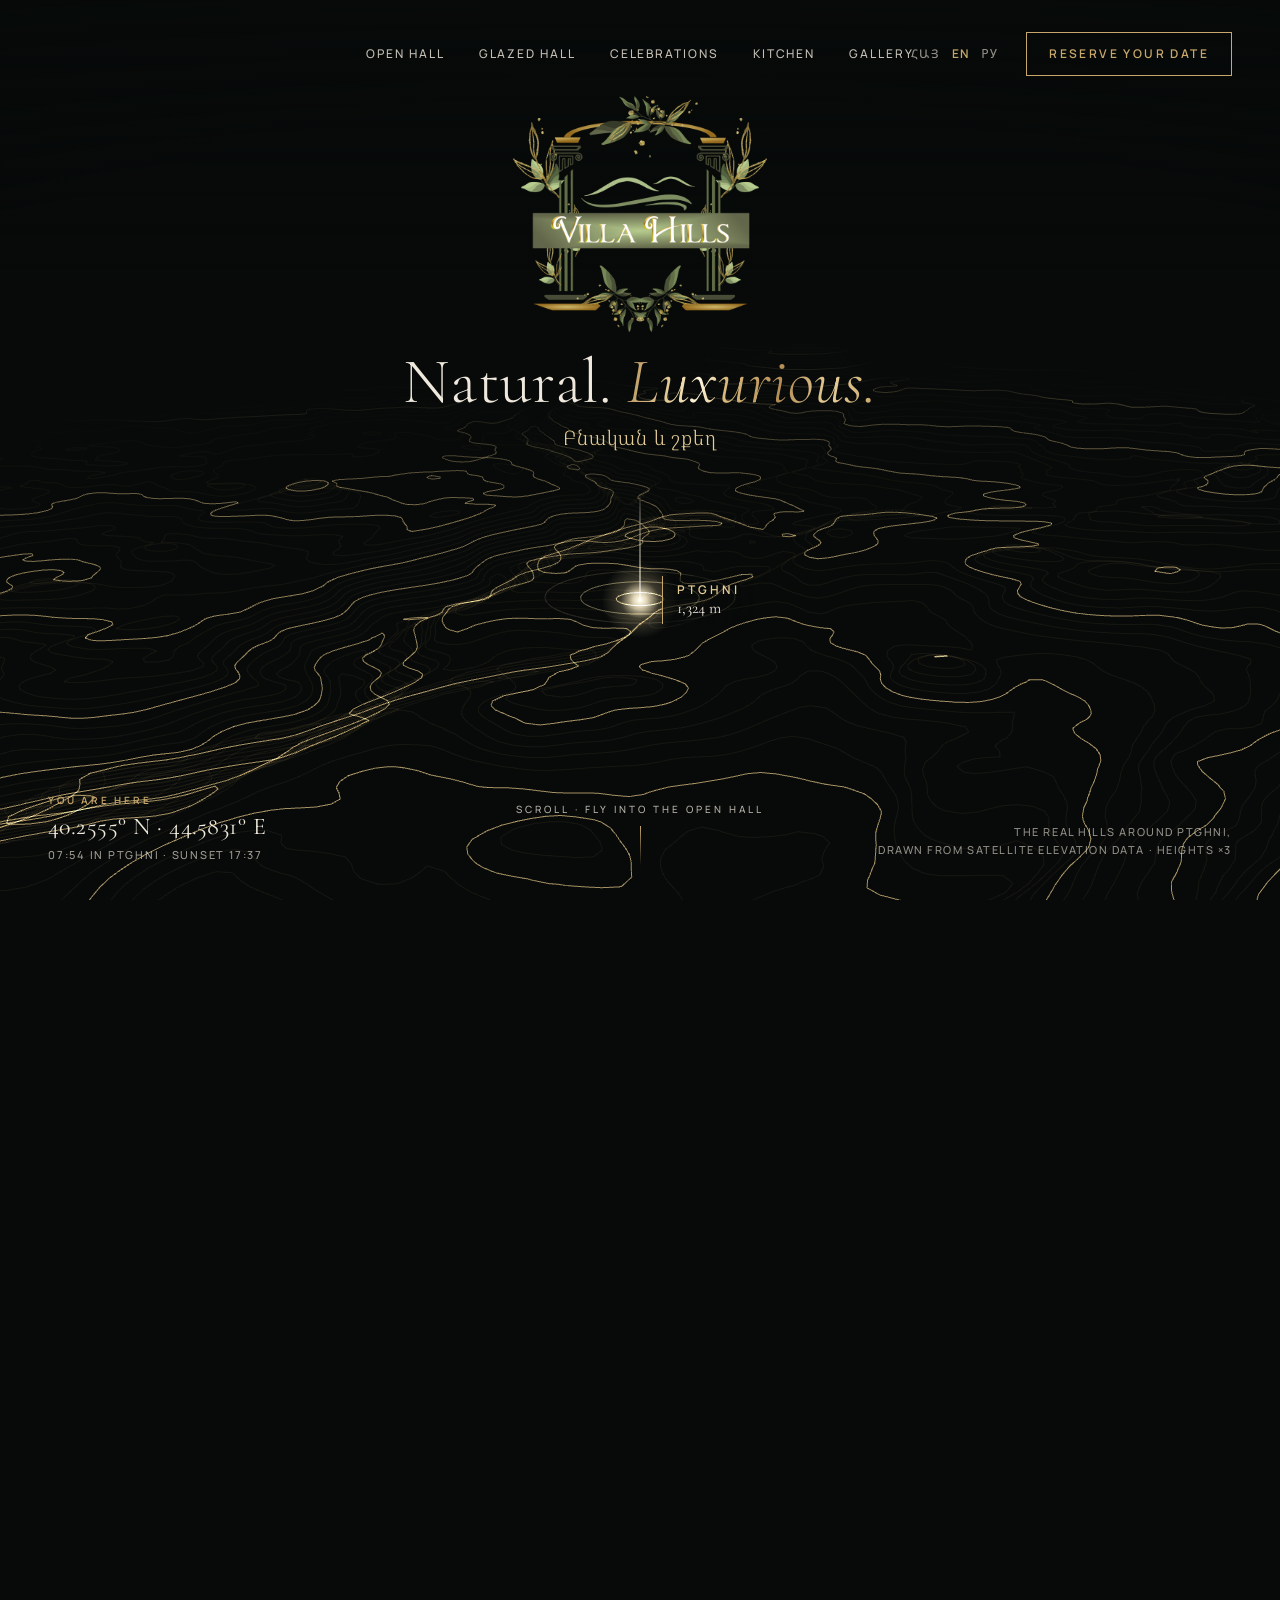
==== prototype/hero/index.html @ dc7932de "Add work-in-progress hero: real Ptghni terrain as gold contour lines Hero prototype built from real " ====
<!doctype html>
<html lang="en">
<head>
<meta charset="utf-8">
<meta name="viewport" content="width=device-width, initial-scale=1">
<title>Villa Hills — Hero: The Real Hills</title>
<link rel="stylesheet" href="hero.css">
</head>
<body>
<!--
  Hero concept "The Real Hills":
  The hills are drawn from real satellite elevation data around Ptghni (AWS Terrain Tiles / SRTM),
  rendered as gold contour lines. No photo is edited; the logo is always the complete original file.
-->
<canvas id="gl"></canvas>
<div class="vignette"></div>

<header class="nav">
  <img class="nav-logo" id="navLogo" src="../assets/img/logo.png" alt="Villa Hills">
  <nav class="nav-links"><a>Open Hall</a><a>Glazed Hall</a><a>Celebrations</a><a>Kitchen</a><a>Gallery</a></nav>
  <div class="nav-right"><div class="lang"><i>ՀԱՅ</i><b>EN</b><i>РУ</i></div><a class="btn">Reserve your date</a></div>
</header>

<div class="intro" id="intro">
  <img class="hero-logo" id="heroLogo" src="../assets/img/logo.png" alt="Villa Hills">
  <h1 class="headline" id="headline"><span>Natural.</span> <em class="foil">Luxurious.</em></h1>
  <div class="hy" id="hy">Բնական և շքեղ</div>
</div>

<div class="marker-label" id="mkLabel"><b>Ptghni</b><span id="mkElev">1,324 m</span></div>
<div class="city-label" id="cityLabel">Yerevan</div>
<div class="hover-tag" id="hoverTag">1,400 m</div>

<div class="corner bl" id="coords">
  <div class="k">You are here</div>
  <div class="v">40.2555° N · 44.5831° E</div>
  <div class="k2" id="clock">Ptghni</div>
</div>
<div class="corner br" id="source">The real hills around Ptghni,<br>drawn from satellite elevation data · heights ×3</div>
<div class="scroll-cue" id="cue">Scroll · fly into the Open Hall<i></i></div>

<div class="arch" id="arch"><img id="archImg" src="../assets/img/openhall-wide.jpg" alt=""></div>
<div class="oh-shade" id="ohShade"></div>
<div class="oh" id="oh">
  <div class="eyebrow">Chapter I<span class="dot"></span>The Open Hall</div>
  <h2>Under one <em>open sky</em></h2>
  <p><b>350</b> guests, up to</p>
</div>

<div class="cursor" id="cursor"></div>

<script type="module" src="hero.js"></script>
</body>
</html>
---- prototype/hero/hero.css ----
@import url("../assets/fonts/fonts.css");

:root {
  --ivory: #EFE8DC; --gold: #C8A76B; --gold-2: #E6CD98; --ink: #070a09; --green: #1E2B22;
  --serif: "Cormorant Garamond", "Noto Serif Armenian", Georgia, serif;
  --serif-hy: "Noto Serif Armenian", serif;
  --sans: "Manrope", "Noto Sans Armenian", system-ui, sans-serif;
}
* { box-sizing: border-box; margin: 0; padding: 0; }
html, body { background: var(--ink); color: var(--ivory); font-family: var(--sans); -webkit-font-smoothing: antialiased; }
body { height: 340vh; }
body.capture { height: 100vh; overflow: hidden; }

#gl { position: fixed; inset: 0; width: 100vw; height: 100vh; display: block; }
.vignette { position: fixed; inset: 0; pointer-events: none;
  background: linear-gradient(180deg, rgba(7,10,9,.85) 0%, rgba(7,10,9,.35) 16%, rgba(7,10,9,0) 30%), radial-gradient(120% 90% at 50% 65%, transparent 60%, rgba(4,6,5,.85) 100%); }

/* nav */
.nav { position: fixed; z-index: 20; top: 0; left: 0; right: 0; height: 108px; padding: 0 48px; display: flex; align-items: center; justify-content: space-between; }
.nav-logo { height: 84px; width: auto; opacity: 0; }
.nav-links { display: flex; gap: 34px; font: 500 12px/1 var(--sans); letter-spacing: .16em; text-transform: uppercase; position: absolute; left: 50%; transform: translateX(-50%); }
.nav-links a { opacity: .82; }
.nav-right { display: flex; align-items: center; gap: 28px; }
.lang { display: flex; gap: 12px; font: 500 12px/1 var(--sans); letter-spacing: .1em; }
.lang b { color: var(--gold); font-weight: 600; } .lang i { font-style: normal; opacity: .6; }
.btn { display: inline-flex; align-items: center; height: 44px; padding: 0 22px; border: 1px solid var(--gold); color: var(--gold); font: 600 12px/1 var(--sans); letter-spacing: .2em; text-transform: uppercase; }

/* intro */
.intro { position: fixed; z-index: 10; left: 0; right: 0; top: 96px; text-align: center; pointer-events: none; }
.hero-logo { height: 236px; width: auto; display: block; margin: 0 auto; }
.headline { margin-top: 18px; font: 300 64px/1 var(--serif); letter-spacing: .01em; }
.headline span, .headline em { display: inline-block; }
.headline em { font-style: italic; }
.foil { background: linear-gradient(100deg, #b8925a 0%, #e9d3a1 22%, #fff6dc 30%, #d9b97c 40%, #b38c55 62%, #e6cd98 80%, #c8a76b 100%); -webkit-background-clip: text; background-clip: text; color: transparent; }
.hy { margin-top: 14px; font: 300 20px/1 var(--serif-hy); color: var(--gold-2); letter-spacing: .04em; }

/* labels */
.marker-label { position: fixed; z-index: 11; left: 0; top: 0; transform: translate(22px, -50%); display: flex; flex-direction: column; gap: 4px; padding: 8px 14px; border-left: 1px solid var(--gold); background: linear-gradient(90deg, rgba(7,10,9,.7), rgba(7,10,9,0)); }
.marker-label b { font: 600 12px/1 var(--sans); letter-spacing: .26em; text-transform: uppercase; color: var(--gold-2); }
.marker-label span { font: 400 16px/1 var(--serif); color: var(--ivory); }
.city-label { position: fixed; z-index: 11; left: 0; top: 0; transform: translate(-50%, 14px); font: 600 10px/1 var(--sans); letter-spacing: .3em; text-transform: uppercase; color: rgba(239,232,220,.55); }
.hover-tag { position: fixed; z-index: 12; left: 0; top: 0; transform: translate(18px, -140%); padding: 7px 12px; border-radius: 20px; background: rgba(239,232,220,.95); color: #12160f; font: 700 12px/1 var(--sans); letter-spacing: .06em; box-shadow: 0 8px 24px rgba(0,0,0,.4); opacity: 0; }

.corner { position: fixed; z-index: 11; bottom: 40px; }
.corner.bl { left: 48px; }
.corner.br { right: 48px; text-align: right; font: 500 11px/1.7 var(--sans); letter-spacing: .14em; text-transform: uppercase; color: rgba(239,232,220,.6); }
.corner .k { font: 600 10px/1 var(--sans); letter-spacing: .28em; text-transform: uppercase; color: var(--gold); }
.corner .v { margin-top: 10px; font: 400 24px/1 var(--serif); letter-spacing: .02em; }
.corner .k2 { margin-top: 10px; font: 500 11px/1 var(--sans); letter-spacing: .16em; text-transform: uppercase; color: rgba(239,232,220,.65); }
.scroll-cue { position: fixed; z-index: 11; left: 50%; bottom: 34px; transform: translateX(-50%); text-align: center; font: 500 10px/1 var(--sans); letter-spacing: .3em; text-transform: uppercase; color: rgba(239,232,220,.75); }
.scroll-cue i { display: block; width: 1px; height: 40px; margin: 12px auto 0; background: linear-gradient(var(--gold), transparent); }

/* arch window into the real photo */
.arch { position: fixed; z-index: 15; overflow: hidden; width: 0; height: 0; box-shadow: 0 0 0 1px rgba(230,205,152,.9), 0 0 40px rgba(230,205,152,.35); }
.arch img { position: absolute; max-width: none; object-fit: cover; }
.oh { position: fixed; z-index: 16; left: 48px; bottom: 120px; opacity: 0; text-shadow: 0 6px 40px rgba(0,0,0,.35); }
.oh .eyebrow { font: 500 12px/1.4 var(--sans); letter-spacing: .28em; text-transform: uppercase; color: var(--gold-2); }
.oh .dot { display: inline-block; width: 5px; height: 5px; border-radius: 50%; background: var(--gold); margin: 0 12px 2px; vertical-align: middle; }
.oh h2 { margin-top: 18px; font: 300 112px/.92 var(--serif); }
.oh h2 em { font-style: italic; }
.oh p { margin-top: 22px; font: 500 12px/1 var(--sans); letter-spacing: .24em; text-transform: uppercase; }
.oh p b { font: 300 48px/1 var(--serif); letter-spacing: 0; color: var(--gold-2); margin-right: 10px; vertical-align: -6px; }
.oh-shade { position: fixed; z-index: 15; inset: 0; pointer-events: none; opacity: 0; background: linear-gradient(180deg, rgba(12,16,20,.55), transparent 22%, transparent 55%, rgba(12,16,20,.8)); }

/* cursor */
.cursor { position: fixed; z-index: 30; left: 0; top: 0; width: 10px; height: 10px; margin: -5px 0 0 -5px; border-radius: 50%; background: #fff3cf; box-shadow: 0 0 10px 3px rgba(255,214,140,.95), 0 0 34px 10px rgba(230,180,90,.4); opacity: 0; pointer-events: none; }
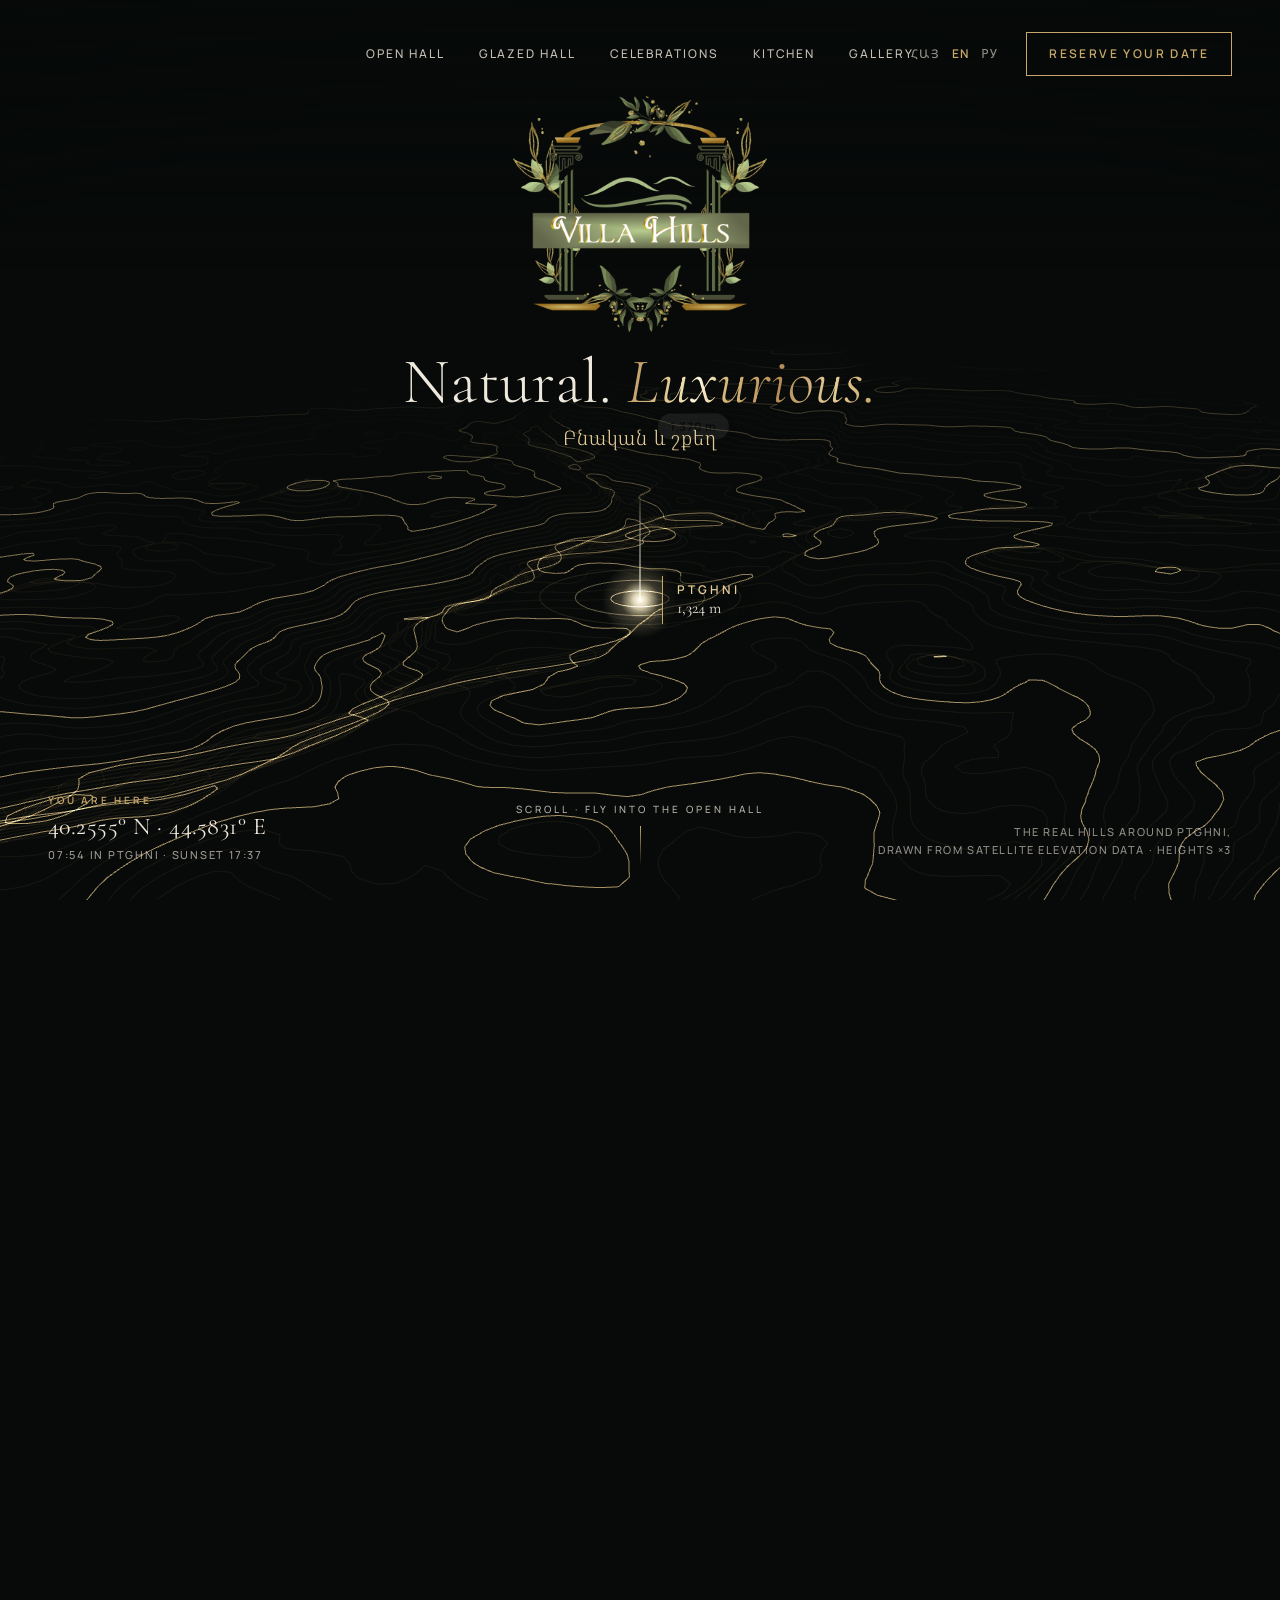
==== commit a05a3b45: "Use only the client's 10 Open Hall photos in every Open Hall scene Hero, afternoon-to-dinner sequenc" ====
--- a/prototype/hero/index.html
+++ b/prototype/hero/index.html
@@ -39,7 +39,7 @@
 <div class="corner br" id="source">The real hills around Ptghni,<br>drawn from satellite elevation data · heights ×3</div>
 <div class="scroll-cue" id="cue">Scroll · fly into the Open Hall<i></i></div>
 
-<div class="arch" id="arch"><img id="archImg" src="../assets/img/openhall-wide.jpg" alt=""></div>
+<div class="arch" id="arch"><img id="archImg" src="../assets/img/open-hall/oh-05.jpg" alt=""></div>
 <div class="oh-shade" id="ohShade"></div>
 <div class="oh" id="oh">
   <div class="eyebrow">Chapter I<span class="dot"></span>The Open Hall</div>
